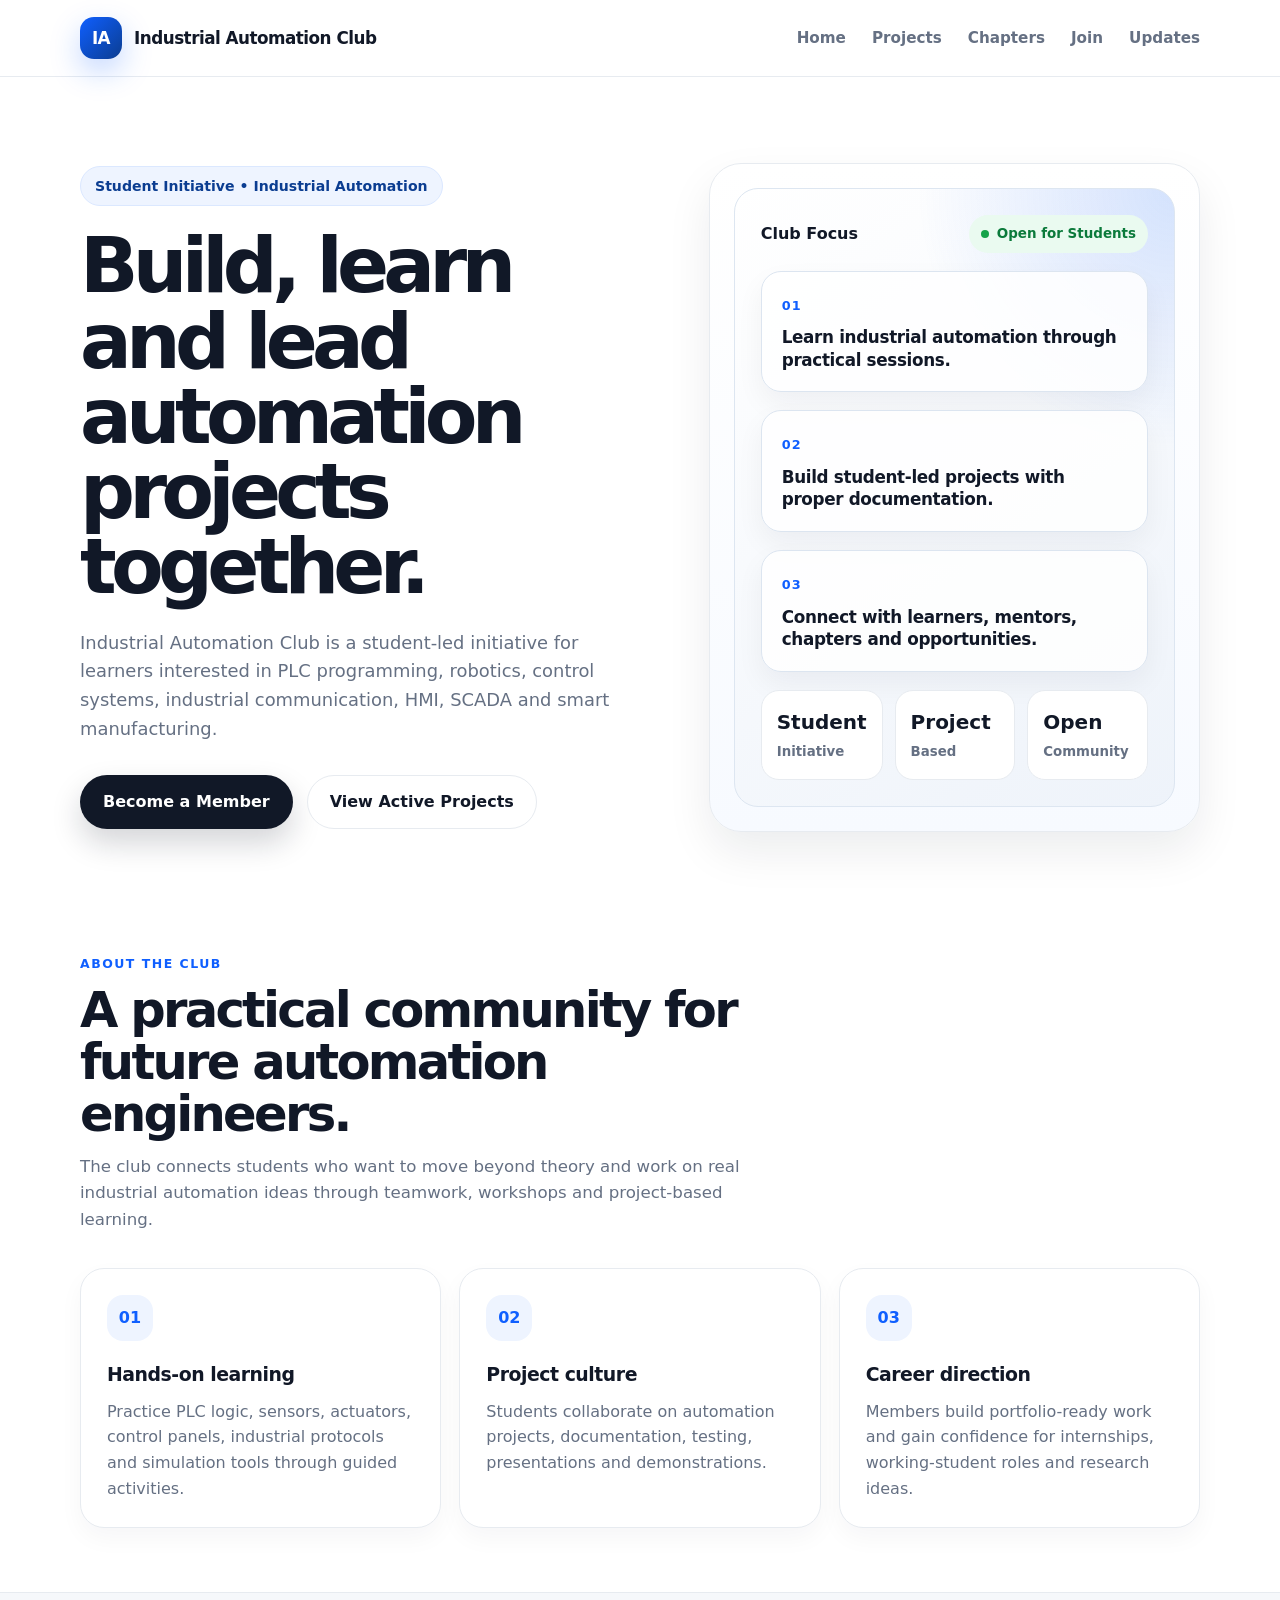
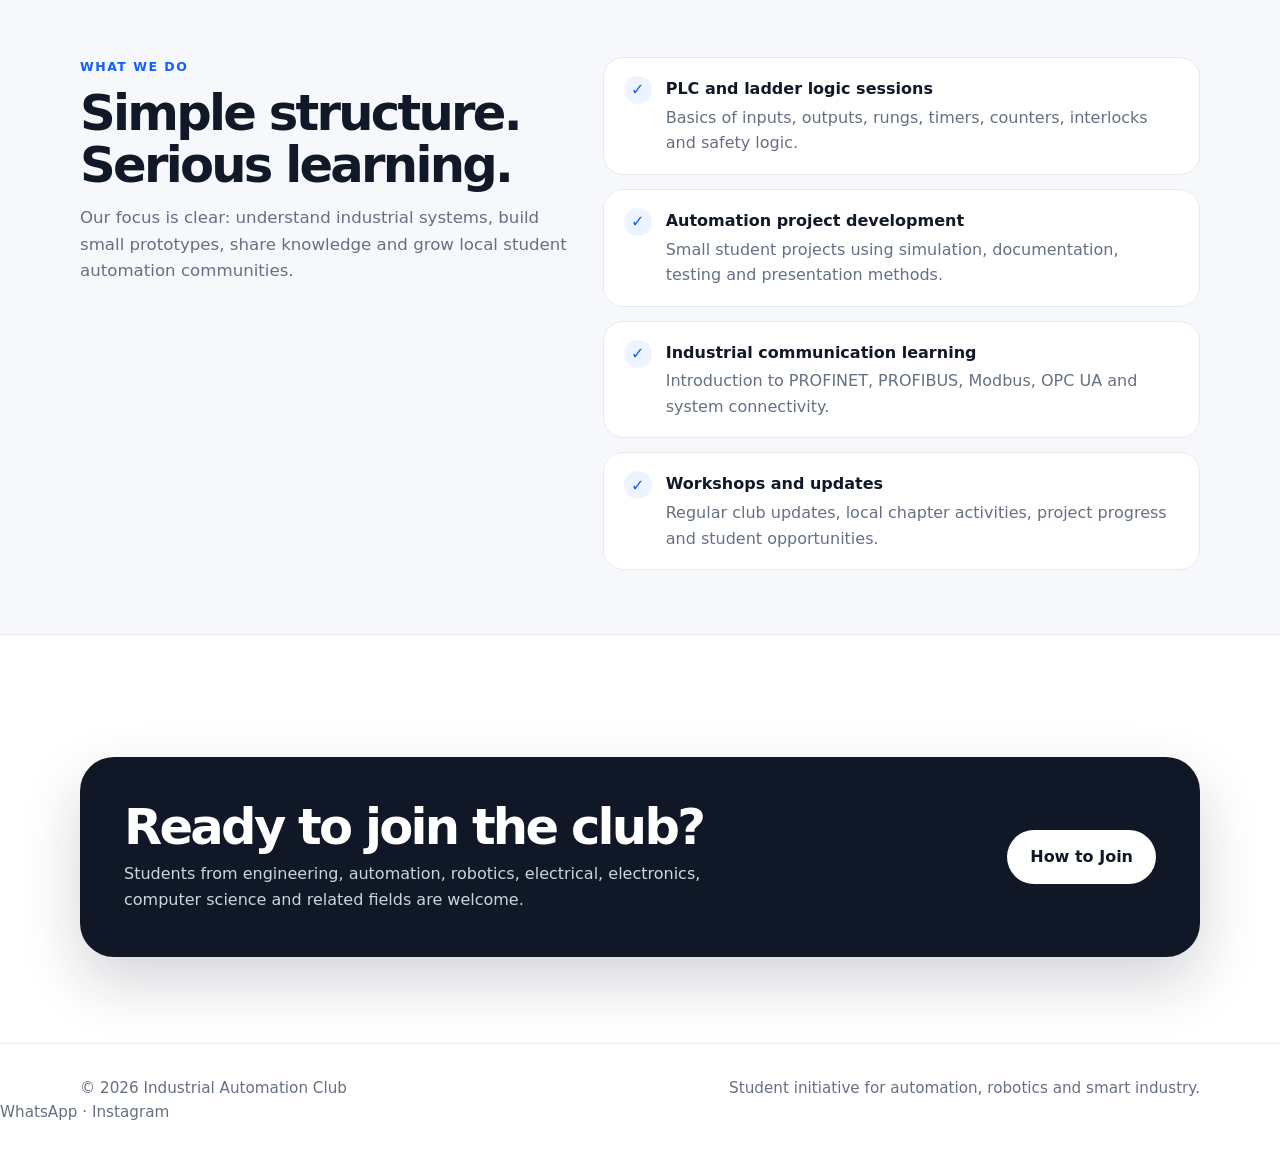
==== index.html @ 8f4c7556 "Add files via upload" ====
<!DOCTYPE html>
<html lang="en">
<head>
  <meta charset="UTF-8" />
  <meta name="viewport" content="width=device-width, initial-scale=1.0" />
  <title>Industrial Automation Club</title>
  <style>
    :root {
      --bg: #ffffff;
      --soft: #f6f8fb;
      --text: #111827;
      --muted: #657083;
      --line: #e7ebf0;
      --accent: #0f5fff;
      --accent-dark: #0b3d91;
      --card: #ffffff;
      --shadow: 0 20px 45px rgba(15, 23, 42, 0.08);
      --radius: 24px;
    }

    * { box-sizing: border-box; margin: 0; padding: 0; }

    body {
      font-family: Inter, ui-sans-serif, system-ui, -apple-system, BlinkMacSystemFont, "Segoe UI", sans-serif;
      color: var(--text);
      background: var(--bg);
      line-height: 1.6;
    }

    a { color: inherit; text-decoration: none; }

    .container {
      width: min(1120px, 92%);
      margin: auto;
    }

    header {
      position: sticky;
      top: 0;
      z-index: 20;
      background: rgba(255, 255, 255, 0.88);
      backdrop-filter: blur(18px);
      border-bottom: 1px solid var(--line);
    }

    .nav {
      height: 76px;
      display: flex;
      align-items: center;
      justify-content: space-between;
    }

    .brand {
      display: flex;
      align-items: center;
      gap: 12px;
      font-weight: 800;
      letter-spacing: -0.03em;
      font-size: 1.05rem;
    }

    .logo {
      width: 42px;
      height: 42px;
      border-radius: 14px;
      display: grid;
      place-items: center;
      color: white;
      background: linear-gradient(135deg, #0f5fff, #0b3d91);
      box-shadow: 0 12px 30px rgba(15, 95, 255, 0.25);
    }

    nav {
      display: flex;
      align-items: center;
      gap: 26px;
      color: var(--muted);
      font-size: 0.95rem;
      font-weight: 600;
    }

    nav a:hover { color: var(--accent); }

    .btn {
      display: inline-flex;
      align-items: center;
      justify-content: center;
      gap: 8px;
      border-radius: 999px;
      padding: 13px 22px;
      font-weight: 700;
      border: 1px solid transparent;
      transition: 0.25s ease;
    }

    .btn.primary {
      background: var(--text);
      color: white;
      box-shadow: 0 14px 30px rgba(17, 24, 39, 0.18);
    }

    .btn.primary:hover { transform: translateY(-2px); }

    .btn.light {
      border-color: var(--line);
      background: white;
      color: var(--text);
    }

    .btn.light:hover { border-color: #cbd5e1; transform: translateY(-2px); }

    .hero {
      padding: 86px 0 58px;
    }

    .hero-grid {
      display: grid;
      grid-template-columns: 1.08fr 0.92fr;
      gap: 52px;
      align-items: center;
    }

    .eyebrow {
      display: inline-flex;
      align-items: center;
      gap: 9px;
      color: var(--accent-dark);
      background: #eef4ff;
      border: 1px solid #dbe8ff;
      padding: 8px 14px;
      border-radius: 999px;
      font-size: 0.88rem;
      font-weight: 800;
      margin-bottom: 22px;
    }

    h1 {
      font-size: clamp(2.65rem, 6vw, 5.1rem);
      line-height: 0.98;
      letter-spacing: -0.075em;
      max-width: 760px;
      margin-bottom: 24px;
    }

    .lead {
      font-size: 1.12rem;
      color: var(--muted);
      max-width: 650px;
      margin-bottom: 32px;
    }

    .actions { display: flex; gap: 14px; flex-wrap: wrap; }

    .hero-panel {
      background: linear-gradient(180deg, #ffffff, #f7faff);
      border: 1px solid var(--line);
      border-radius: 32px;
      padding: 24px;
      box-shadow: var(--shadow);
    }

    .machine-card {
      min-height: 430px;
      border-radius: 24px;
      background:
        radial-gradient(circle at top right, rgba(15, 95, 255, 0.16), transparent 34%),
        linear-gradient(145deg, #ffffff, #eef3fa);
      border: 1px solid #dde6f1;
      padding: 26px;
      display: flex;
      flex-direction: column;
      justify-content: space-between;
      overflow: hidden;
      position: relative;
    }

    .status-row { display: flex; justify-content: space-between; align-items: center; }

    .status {
      display: inline-flex;
      align-items: center;
      gap: 8px;
      font-weight: 800;
      font-size: 0.84rem;
      color: #0b7a3b;
      background: #eafaf0;
      padding: 8px 12px;
      border-radius: 999px;
    }

    .dot { width: 8px; height: 8px; border-radius: 50%; background: #16a34a; }

    .diagram {
      margin: 42px 0;
      display: grid;
      gap: 18px;
    }

    .node {
      background: rgba(255,255,255,0.86);
      border: 1px solid #dce5f0;
      border-radius: 18px;
      padding: 16px 18px;
      display: flex;
      justify-content: space-between;
      align-items: center;
      font-weight: 800;
      box-shadow: 0 12px 28px rgba(15, 23, 42, 0.06);
    }

    .node span { color: var(--muted); font-size: 0.86rem; font-weight: 700; }

    .panel-bottom {
      display: grid;
      grid-template-columns: repeat(3, 1fr);
      gap: 12px;
    }
    .refined-card { gap: 18px; }

    .focus-block {
      background: rgba(255,255,255,0.86);
      border: 1px solid #dce5f0;
      border-radius: 20px;
      padding: 20px;
      box-shadow: 0 12px 28px rgba(15, 23, 42, 0.05);
    }

    .focus-block span {
      display: inline-flex;
      color: var(--accent);
      font-weight: 900;
      font-size: 0.8rem;
      margin-bottom: 10px;
      letter-spacing: 0.08em;
    }

    .focus-block h3 {
      font-size: 1.05rem;
      line-height: 1.35;
      letter-spacing: -0.02em;
    }


    .metric {
      background: white;
      border: 1px solid var(--line);
      border-radius: 18px;
      padding: 15px;
    }

    .metric strong { display: block; font-size: 1.25rem; }
    .metric small { color: var(--muted); font-weight: 700; }

    section { padding: 64px 0; }

    .section-head {
      max-width: 720px;
      margin-bottom: 34px;
    }

    .label {
      color: var(--accent);
      font-weight: 900;
      text-transform: uppercase;
      letter-spacing: 0.12em;
      font-size: 0.78rem;
      margin-bottom: 10px;
    }

    h2 {
      font-size: clamp(2rem, 4vw, 3.1rem);
      line-height: 1.05;
      letter-spacing: -0.055em;
      margin-bottom: 14px;
    }

    .section-head p { color: var(--muted); font-size: 1.04rem; }

    .cards {
      display: grid;
      grid-template-columns: repeat(3, 1fr);
      gap: 18px;
    }

    .card {
      background: var(--card);
      border: 1px solid var(--line);
      border-radius: var(--radius);
      padding: 26px;
      box-shadow: 0 10px 25px rgba(15, 23, 42, 0.04);
      transition: 0.25s ease;
    }

    .card:hover { transform: translateY(-4px); box-shadow: var(--shadow); }

    .icon {
      width: 46px;
      height: 46px;
      border-radius: 16px;
      display: grid;
      place-items: center;
      background: #eef4ff;
      color: var(--accent);
      font-weight: 900;
      margin-bottom: 18px;
    }

    .card h3 {
      font-size: 1.18rem;
      margin-bottom: 10px;
      letter-spacing: -0.025em;
    }

    .card p { color: var(--muted); }

    .split {
      background: var(--soft);
      border-top: 1px solid var(--line);
      border-bottom: 1px solid var(--line);
    }

    .feature-grid {
      display: grid;
      grid-template-columns: 0.9fr 1.1fr;
      gap: 34px;
      align-items: start;
    }

    .list {
      display: grid;
      gap: 14px;
    }

    .list-item {
      background: white;
      border: 1px solid var(--line);
      border-radius: 20px;
      padding: 18px 20px;
      display: flex;
      gap: 14px;
    }

    .check {
      flex: 0 0 28px;
      width: 28px;
      height: 28px;
      border-radius: 50%;
      background: #eef4ff;
      color: var(--accent);
      display: grid;
      place-items: center;
      font-weight: 900;
    }

    .list-item strong { display: block; margin-bottom: 3px; }
    .list-item span { color: var(--muted); }

    .chapters {
      display: grid;
      grid-template-columns: repeat(4, 1fr);
      gap: 15px;
    }

    .chapter {
      border: 1px solid var(--line);
      border-radius: 22px;
      padding: 22px;
      background: white;
    }

    .chapter small { color: var(--muted); font-weight: 700; }
    .chapter h3 { margin-top: 8px; font-size: 1.24rem; }

    .cta {
      margin: 58px 0 22px;
      background: #101827;
      color: white;
      border-radius: 34px;
      padding: 44px;
      display: flex;
      align-items: center;
      justify-content: space-between;
      gap: 24px;
      box-shadow: 0 25px 60px rgba(15, 23, 42, 0.18);
    }

    .cta h2 { margin-bottom: 8px; }
    .cta p { color: #cbd5e1; max-width: 650px; }
    .cta .btn { background: white; color: #101827; }

    footer {
      border-top: 1px solid var(--line);
      padding: 32px 0;
      color: var(--muted);
      font-size: 0.95rem;
    }

    .footer-row { display: flex; justify-content: space-between; gap: 20px; flex-wrap: wrap; }

    @media (max-width: 900px) {
      nav { display: none; }
      .hero-grid, .feature-grid { grid-template-columns: 1fr; }
      .cards { grid-template-columns: 1fr; }
      .chapters { grid-template-columns: repeat(2, 1fr); }
      .cta { flex-direction: column; align-items: flex-start; }
    }

    @media (max-width: 560px) {
      .hero { padding-top: 56px; }
      .panel-bottom, .chapters { grid-template-columns: 1fr; }
      .cta { padding: 30px; }
    }
  </style>
</head>
<body>
  <header>
    <div class="container nav">
      <a href="index.html" class="brand">
        <div class="logo">IA</div>
        <span>Industrial Automation Club</span>
      </a>
      <nav>
        <a href="index.html">Home</a>
        <a href="projects.html">Projects</a>
        <a href="chapters.html">Chapters</a>
        <a href="join.html">Join</a>
        <a href="updates.html">Updates</a>
      </nav>
    </div>
  </header>

  <main>
    <section class="hero">
      <div class="container hero-grid">
        <div>
          <div class="eyebrow">Student Initiative • Industrial Automation</div>
          <h1>Build, learn and lead automation projects together.</h1>
          <p class="lead">
            Industrial Automation Club is a student-led initiative for learners interested in PLC programming, robotics, control systems, industrial communication, HMI, SCADA and smart manufacturing.
          </p>
          <div class="actions">
            <a class="btn primary" href="join.html">Become a Member</a>
            <a class="btn light" href="projects.html">View Active Projects</a>
          </div>
        </div>

        <div class="hero-panel">
          <div class="machine-card refined-card">
            <div class="status-row">
              <strong>Club Focus</strong>
              <div class="status"><span class="dot"></span> Open for Students</div>
            </div>

            <div class="focus-block">
              <span>01</span>
              <h3>Learn industrial automation through practical sessions.</h3>
            </div>
            <div class="focus-block">
              <span>02</span>
              <h3>Build student-led projects with proper documentation.</h3>
            </div>
            <div class="focus-block">
              <span>03</span>
              <h3>Connect with learners, mentors, chapters and opportunities.</h3>
            </div>

            <div class="panel-bottom">
              <div class="metric"><strong>Student</strong><small>Initiative</small></div>
              <div class="metric"><strong>Project</strong><small>Based</small></div>
              <div class="metric"><strong>Open</strong><small>Community</small></div>
            </div>
          </div>
        </div>
      </div>
    </section>

    <section>
      <div class="container">
        <div class="section-head">
          <div class="label">About the club</div>
          <h2>A practical community for future automation engineers.</h2>
          <p>
            The club connects students who want to move beyond theory and work on real industrial automation ideas through teamwork, workshops and project-based learning.
          </p>
        </div>

        <div class="cards">
          <div class="card">
            <div class="icon">01</div>
            <h3>Hands-on learning</h3>
            <p>Practice PLC logic, sensors, actuators, control panels, industrial protocols and simulation tools through guided activities.</p>
          </div>
          <div class="card">
            <div class="icon">02</div>
            <h3>Project culture</h3>
            <p>Students collaborate on automation projects, documentation, testing, presentations and demonstrations.</p>
          </div>
          <div class="card">
            <div class="icon">03</div>
            <h3>Career direction</h3>
            <p>Members build portfolio-ready work and gain confidence for internships, working-student roles and research ideas.</p>
          </div>
        </div>
      </div>
    </section>

    <section class="split">
      <div class="container feature-grid">
        <div class="section-head">
          <div class="label">What we do</div>
          <h2>Simple structure. Serious learning.</h2>
          <p>
            Our focus is clear: understand industrial systems, build small prototypes, share knowledge and grow local student automation communities.
          </p>
        </div>
        <div class="list">
          <div class="list-item">
            <div class="check">✓</div>
            <div><strong>PLC and ladder logic sessions</strong><span>Basics of inputs, outputs, rungs, timers, counters, interlocks and safety logic.</span></div>
          </div>
          <div class="list-item">
            <div class="check">✓</div>
            <div><strong>Automation project development</strong><span>Small student projects using simulation, documentation, testing and presentation methods.</span></div>
          </div>
          <div class="list-item">
            <div class="check">✓</div>
            <div><strong>Industrial communication learning</strong><span>Introduction to PROFINET, PROFIBUS, Modbus, OPC UA and system connectivity.</span></div>
          </div>
          <div class="list-item">
            <div class="check">✓</div>
            <div><strong>Workshops and updates</strong><span>Regular club updates, local chapter activities, project progress and student opportunities.</span></div>
          </div>
        </div>
      </div>
    </section>

    <section>
      <div class="container">
        <div class="cta">
          <div>
            <h2>Ready to join the club?</h2>
            <p>Students from engineering, automation, robotics, electrical, electronics, computer science and related fields are welcome.</p>
          </div>
          <a class="btn" href="join.html">How to Join</a>
        </div>
      </div>
    </section>
  </main>

  <footer>
    <div class="container footer-row">
      <span>© 2026 Industrial Automation Club</span>
      <span>Student initiative for automation, robotics and smart industry.</span>
    </div>
  
      <span>
        <a href="https://chat.whatsapp.com/KbpsaiEF7djKTECVvrwH0Y" target="_blank" rel="noopener">WhatsApp</a> ·
        <a href="https://www.instagram.com/automation_club_fun?igsh=MTZkNndkcmRtZnM0Mg==" target="_blank" rel="noopener">Instagram</a>
      </span>
  </footer>
</body>
</html>
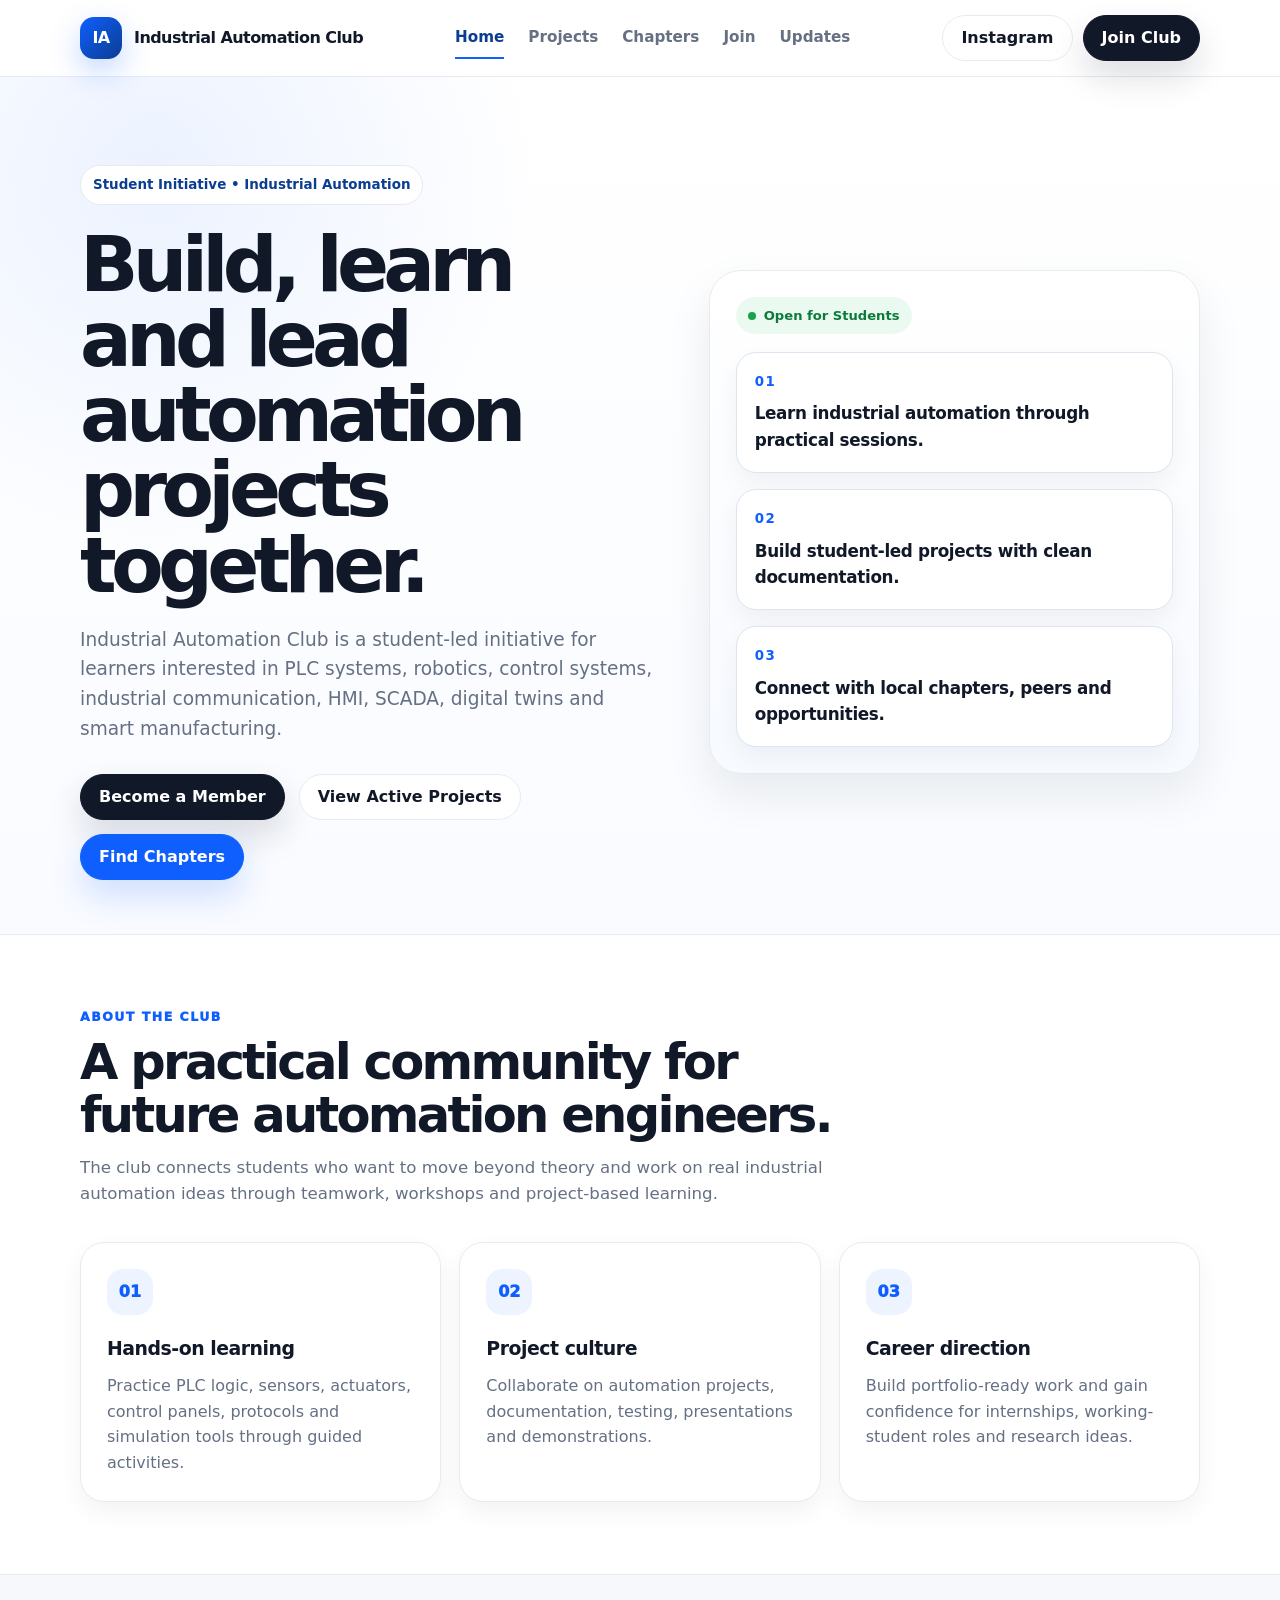
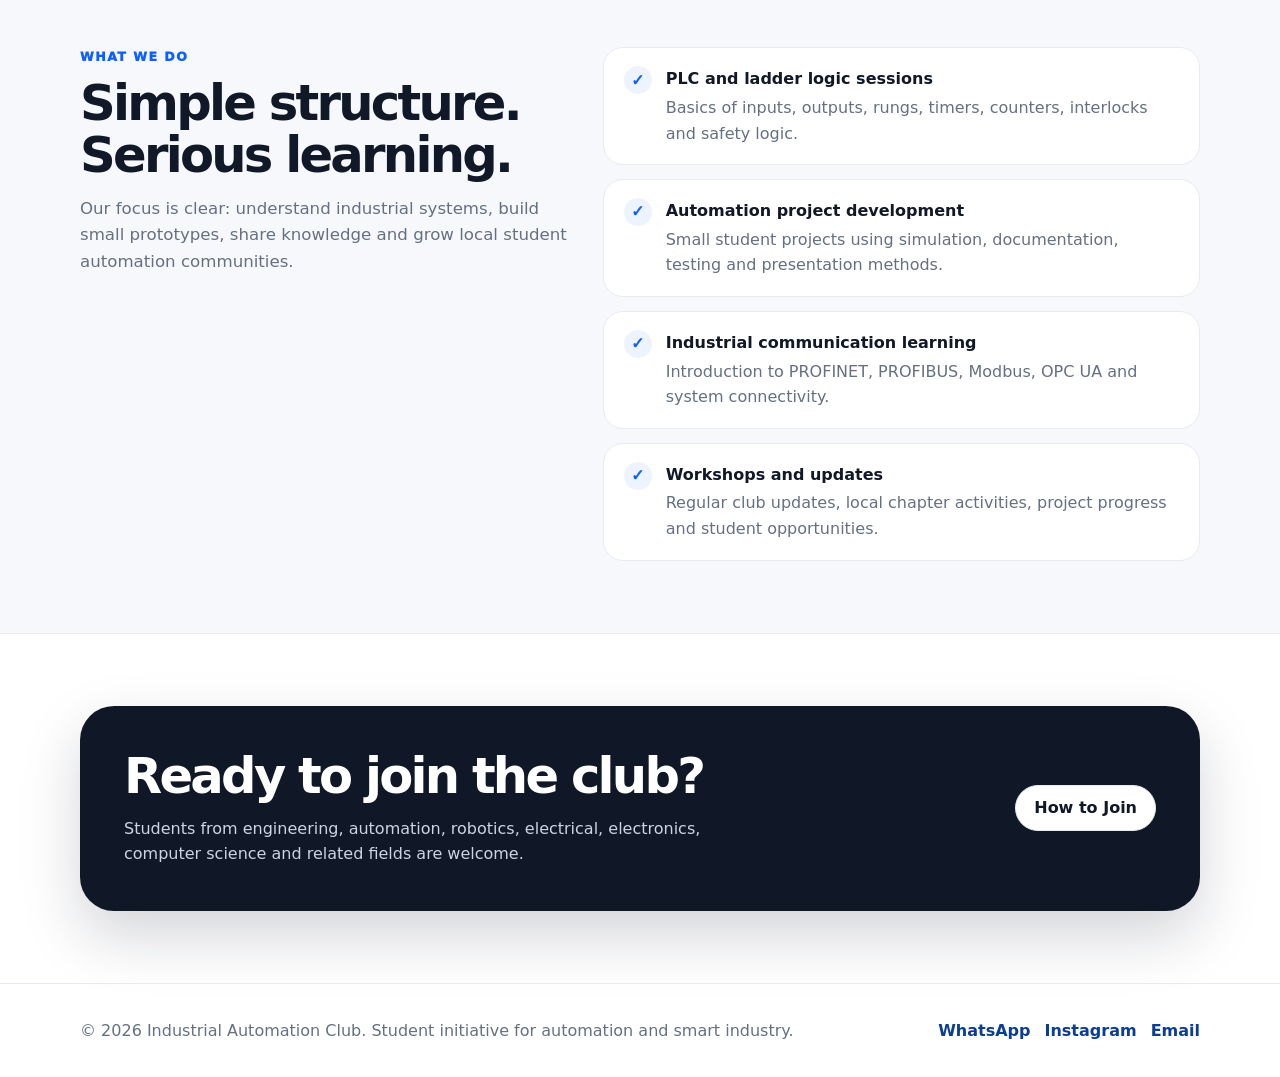
==== commit f9369539: "Add files via upload" ====
--- a/index.html
+++ b/index.html
@@ -1,562 +1,111 @@
 <!DOCTYPE html>
 <html lang="en">
 <head>
-  <meta charset="UTF-8" />
-  <meta name="viewport" content="width=device-width, initial-scale=1.0" />
-  <title>Industrial Automation Club</title>
-  <style>
-    :root {
-      --bg: #ffffff;
-      --soft: #f6f8fb;
-      --text: #111827;
-      --muted: #657083;
-      --line: #e7ebf0;
-      --accent: #0f5fff;
-      --accent-dark: #0b3d91;
-      --card: #ffffff;
-      --shadow: 0 20px 45px rgba(15, 23, 42, 0.08);
-      --radius: 24px;
-    }
+<meta charset="UTF-8">
+<meta name="viewport" content="width=device-width, initial-scale=1.0">
+<title>Industrial Automation Club</title>
+<link rel="stylesheet" href="style.css">
+</head>
+<body>
 
-    * { box-sizing: border-box; margin: 0; padding: 0; }
-
-    body {
-      font-family: Inter, ui-sans-serif, system-ui, -apple-system, BlinkMacSystemFont, "Segoe UI", sans-serif;
-      color: var(--text);
-      background: var(--bg);
-      line-height: 1.6;
-    }
-
-    a { color: inherit; text-decoration: none; }
-
-    .container {
-      width: min(1120px, 92%);
-      margin: auto;
-    }
-
-    header {
-      position: sticky;
-      top: 0;
-      z-index: 20;
-      background: rgba(255, 255, 255, 0.88);
-      backdrop-filter: blur(18px);
-      border-bottom: 1px solid var(--line);
-    }
-
-    .nav {
-      height: 76px;
-      display: flex;
-      align-items: center;
-      justify-content: space-between;
-    }
-
-    .brand {
-      display: flex;
-      align-items: center;
-      gap: 12px;
-      font-weight: 800;
-      letter-spacing: -0.03em;
-      font-size: 1.05rem;
-    }
-
-    .logo {
-      width: 42px;
-      height: 42px;
-      border-radius: 14px;
-      display: grid;
-      place-items: center;
-      color: white;
-      background: linear-gradient(135deg, #0f5fff, #0b3d91);
-      box-shadow: 0 12px 30px rgba(15, 95, 255, 0.25);
-    }
-
-    nav {
-      display: flex;
-      align-items: center;
-      gap: 26px;
-      color: var(--muted);
-      font-size: 0.95rem;
-      font-weight: 600;
-    }
-
-    nav a:hover { color: var(--accent); }
-
-    .btn {
-      display: inline-flex;
-      align-items: center;
-      justify-content: center;
-      gap: 8px;
-      border-radius: 999px;
-      padding: 13px 22px;
-      font-weight: 700;
-      border: 1px solid transparent;
-      transition: 0.25s ease;
-    }
-
-    .btn.primary {
-      background: var(--text);
-      color: white;
-      box-shadow: 0 14px 30px rgba(17, 24, 39, 0.18);
-    }
-
-    .btn.primary:hover { transform: translateY(-2px); }
-
-    .btn.light {
-      border-color: var(--line);
-      background: white;
-      color: var(--text);
-    }
-
-    .btn.light:hover { border-color: #cbd5e1; transform: translateY(-2px); }
-
-    .hero {
-      padding: 86px 0 58px;
-    }
-
-    .hero-grid {
-      display: grid;
-      grid-template-columns: 1.08fr 0.92fr;
-      gap: 52px;
-      align-items: center;
-    }
-
-    .eyebrow {
-      display: inline-flex;
-      align-items: center;
-      gap: 9px;
-      color: var(--accent-dark);
-      background: #eef4ff;
-      border: 1px solid #dbe8ff;
-      padding: 8px 14px;
-      border-radius: 999px;
-      font-size: 0.88rem;
-      font-weight: 800;
-      margin-bottom: 22px;
-    }
-
-    h1 {
-      font-size: clamp(2.65rem, 6vw, 5.1rem);
-      line-height: 0.98;
-      letter-spacing: -0.075em;
-      max-width: 760px;
-      margin-bottom: 24px;
-    }
-
-    .lead {
-      font-size: 1.12rem;
-      color: var(--muted);
-      max-width: 650px;
-      margin-bottom: 32px;
-    }
-
-    .actions { display: flex; gap: 14px; flex-wrap: wrap; }
-
-    .hero-panel {
-      background: linear-gradient(180deg, #ffffff, #f7faff);
-      border: 1px solid var(--line);
-      border-radius: 32px;
-      padding: 24px;
-      box-shadow: var(--shadow);
-    }
-
-    .machine-card {
-      min-height: 430px;
-      border-radius: 24px;
-      background:
-        radial-gradient(circle at top right, rgba(15, 95, 255, 0.16), transparent 34%),
-        linear-gradient(145deg, #ffffff, #eef3fa);
-      border: 1px solid #dde6f1;
-      padding: 26px;
-      display: flex;
-      flex-direction: column;
-      justify-content: space-between;
-      overflow: hidden;
-      position: relative;
-    }
-
-    .status-row { display: flex; justify-content: space-between; align-items: center; }
-
-    .status {
-      display: inline-flex;
-      align-items: center;
-      gap: 8px;
-      font-weight: 800;
-      font-size: 0.84rem;
-      color: #0b7a3b;
-      background: #eafaf0;
-      padding: 8px 12px;
-      border-radius: 999px;
-    }
-
-    .dot { width: 8px; height: 8px; border-radius: 50%; background: #16a34a; }
-
-    .diagram {
-      margin: 42px 0;
-      display: grid;
-      gap: 18px;
-    }
-
-    .node {
-      background: rgba(255,255,255,0.86);
-      border: 1px solid #dce5f0;
-      border-radius: 18px;
-      padding: 16px 18px;
-      display: flex;
-      justify-content: space-between;
-      align-items: center;
-      font-weight: 800;
-      box-shadow: 0 12px 28px rgba(15, 23, 42, 0.06);
-    }
-
-    .node span { color: var(--muted); font-size: 0.86rem; font-weight: 700; }
-
-    .panel-bottom {
-      display: grid;
-      grid-template-columns: repeat(3, 1fr);
-      gap: 12px;
-    }
-    .refined-card { gap: 18px; }
-
-    .focus-block {
-      background: rgba(255,255,255,0.86);
-      border: 1px solid #dce5f0;
-      border-radius: 20px;
-      padding: 20px;
-      box-shadow: 0 12px 28px rgba(15, 23, 42, 0.05);
-    }
-
-    .focus-block span {
-      display: inline-flex;
-      color: var(--accent);
-      font-weight: 900;
-      font-size: 0.8rem;
-      margin-bottom: 10px;
-      letter-spacing: 0.08em;
-    }
-
-    .focus-block h3 {
-      font-size: 1.05rem;
-      line-height: 1.35;
-      letter-spacing: -0.02em;
-    }
+<header class="site-header">
+  <div class="container nav">
+    <a class="brand" href="index.html">
+      <span class="logo">IA</span>
+      <span>Industrial Automation Club</span>
+    </a>
+    <nav class="menu" aria-label="Main navigation">
+      <a class="active" href="index.html">Home</a>
+      <a class="" href="projects.html">Projects</a>
+      <a class="" href="chapters.html">Chapters</a>
+      <a class="" href="join.html">Join</a>
+      <a class="" href="updates.html">Updates</a>
+    </nav>
+    <div class="nav-actions">
+      <a class="btn" href="https://www.instagram.com/automation_club_fun?igsh=MTZkNndkcmRtZnM0Mg==" target="_blank" rel="noopener">Instagram</a>
+      <a class="btn primary" href="join.html">Join Club</a>
+    </div>
+  </div>
+</header>
 
 
-    .metric {
-      background: white;
-      border: 1px solid var(--line);
-      border-radius: 18px;
-      padding: 15px;
-    }
+<main>
+<section class="hero">
+  <div class="container hero-grid">
+    <div>
+      <span class="eyebrow">Student Initiative • Industrial Automation</span>
+      <h1>Build, learn and lead automation projects together.</h1>
+      <p class="lead">Industrial Automation Club is a student-led initiative for learners interested in PLC systems, robotics, control systems, industrial communication, HMI, SCADA, digital twins and smart manufacturing.</p>
+      <div class="hero-actions">
+        <a class="btn primary" href="join.html">Become a Member</a>
+        <a class="btn" href="projects.html">View Active Projects</a>
+        <a class="btn blue" href="chapters.html">Find Chapters</a>
+      </div>
+      <p class="mobile-note">Use the navigation links above to move between all pages.</p>
+    </div>
+    <div class="hero-card">
+      <div class="status"><span class="dot"></span> Open for Students</div>
+      <div class="focus-list">
+        <div class="focus-item"><small>01</small><strong>Learn industrial automation through practical sessions.</strong></div>
+        <div class="focus-item"><small>02</small><strong>Build student-led projects with clean documentation.</strong></div>
+        <div class="focus-item"><small>03</small><strong>Connect with local chapters, peers and opportunities.</strong></div>
+      </div>
+    </div>
+  </div>
+</section>
 
-    .metric strong { display: block; font-size: 1.25rem; }
-    .metric small { color: var(--muted); font-weight: 700; }
+<section>
+  <div class="container">
+    <div class="section-head">
+      <div class="label">About the club</div>
+      <h2>A practical community for future automation engineers.</h2>
+      <p>The club connects students who want to move beyond theory and work on real industrial automation ideas through teamwork, workshops and project-based learning.</p>
+    </div>
+    <div class="cards">
+      <div class="card"><div class="icon">01</div><h3>Hands-on learning</h3><p>Practice PLC logic, sensors, actuators, control panels, protocols and simulation tools through guided activities.</p></div>
+      <div class="card"><div class="icon">02</div><h3>Project culture</h3><p>Collaborate on automation projects, documentation, testing, presentations and demonstrations.</p></div>
+      <div class="card"><div class="icon">03</div><h3>Career direction</h3><p>Build portfolio-ready work and gain confidence for internships, working-student roles and research ideas.</p></div>
+    </div>
+  </div>
+</section>
 
-    section { padding: 64px 0; }
+<section class="soft-section">
+  <div class="container split">
+    <div class="section-head">
+      <div class="label">What we do</div>
+      <h2>Simple structure. Serious learning.</h2>
+      <p>Our focus is clear: understand industrial systems, build small prototypes, share knowledge and grow local student automation communities.</p>
+    </div>
+    <div class="list">
+      <div class="list-item"><div class="check">✓</div><div><strong>PLC and ladder logic sessions</strong><span>Basics of inputs, outputs, rungs, timers, counters, interlocks and safety logic.</span></div></div>
+      <div class="list-item"><div class="check">✓</div><div><strong>Automation project development</strong><span>Small student projects using simulation, documentation, testing and presentation methods.</span></div></div>
+      <div class="list-item"><div class="check">✓</div><div><strong>Industrial communication learning</strong><span>Introduction to PROFINET, PROFIBUS, Modbus, OPC UA and system connectivity.</span></div></div>
+      <div class="list-item"><div class="check">✓</div><div><strong>Workshops and updates</strong><span>Regular club updates, local chapter activities, project progress and student opportunities.</span></div></div>
+    </div>
+  </div>
+</section>
 
-    .section-head {
-      max-width: 720px;
-      margin-bottom: 34px;
-    }
+<section>
+  <div class="container">
+    <div class="cta">
+      <div><h2>Ready to join the club?</h2><p>Students from engineering, automation, robotics, electrical, electronics, computer science and related fields are welcome.</p></div>
+      <a class="btn" href="join.html">How to Join</a>
+    </div>
+  </div>
+</section>
+</main>
 
-    .label {
-      color: var(--accent);
-      font-weight: 900;
-      text-transform: uppercase;
-      letter-spacing: 0.12em;
-      font-size: 0.78rem;
-      margin-bottom: 10px;
-    }
 
-    h2 {
-      font-size: clamp(2rem, 4vw, 3.1rem);
-      line-height: 1.05;
-      letter-spacing: -0.055em;
-      margin-bottom: 14px;
-    }
+<footer class="footer">
+  <div class="container footer-row">
+    <span>© 2026 Industrial Automation Club. Student initiative for automation and smart industry.</span>
+    <span class="socials">
+      <a href="https://chat.whatsapp.com/KbpsaiEF7djKTECVvrwH0Y" target="_blank" rel="noopener">WhatsApp</a>
+      <a href="https://www.instagram.com/automation_club_fun?igsh=MTZkNndkcmRtZnM0Mg==" target="_blank" rel="noopener">Instagram</a>
+      <a href="mailto:bhushanbhole1998@gmail.com">Email</a>
+    </span>
+  </div>
+</footer>
 
-    .section-head p { color: var(--muted); font-size: 1.04rem; }
-
-    .cards {
-      display: grid;
-      grid-template-columns: repeat(3, 1fr);
-      gap: 18px;
-    }
-
-    .card {
-      background: var(--card);
-      border: 1px solid var(--line);
-      border-radius: var(--radius);
-      padding: 26px;
-      box-shadow: 0 10px 25px rgba(15, 23, 42, 0.04);
-      transition: 0.25s ease;
-    }
-
-    .card:hover { transform: translateY(-4px); box-shadow: var(--shadow); }
-
-    .icon {
-      width: 46px;
-      height: 46px;
-      border-radius: 16px;
-      display: grid;
-      place-items: center;
-      background: #eef4ff;
-      color: var(--accent);
-      font-weight: 900;
-      margin-bottom: 18px;
-    }
-
-    .card h3 {
-      font-size: 1.18rem;
-      margin-bottom: 10px;
-      letter-spacing: -0.025em;
-    }
-
-    .card p { color: var(--muted); }
-
-    .split {
-      background: var(--soft);
-      border-top: 1px solid var(--line);
-      border-bottom: 1px solid var(--line);
-    }
-
-    .feature-grid {
-      display: grid;
-      grid-template-columns: 0.9fr 1.1fr;
-      gap: 34px;
-      align-items: start;
-    }
-
-    .list {
-      display: grid;
-      gap: 14px;
-    }
-
-    .list-item {
-      background: white;
-      border: 1px solid var(--line);
-      border-radius: 20px;
-      padding: 18px 20px;
-      display: flex;
-      gap: 14px;
-    }
-
-    .check {
-      flex: 0 0 28px;
-      width: 28px;
-      height: 28px;
-      border-radius: 50%;
-      background: #eef4ff;
-      color: var(--accent);
-      display: grid;
-      place-items: center;
-      font-weight: 900;
-    }
-
-    .list-item strong { display: block; margin-bottom: 3px; }
-    .list-item span { color: var(--muted); }
-
-    .chapters {
-      display: grid;
-      grid-template-columns: repeat(4, 1fr);
-      gap: 15px;
-    }
-
-    .chapter {
-      border: 1px solid var(--line);
-      border-radius: 22px;
-      padding: 22px;
-      background: white;
-    }
-
-    .chapter small { color: var(--muted); font-weight: 700; }
-    .chapter h3 { margin-top: 8px; font-size: 1.24rem; }
-
-    .cta {
-      margin: 58px 0 22px;
-      background: #101827;
-      color: white;
-      border-radius: 34px;
-      padding: 44px;
-      display: flex;
-      align-items: center;
-      justify-content: space-between;
-      gap: 24px;
-      box-shadow: 0 25px 60px rgba(15, 23, 42, 0.18);
-    }
-
-    .cta h2 { margin-bottom: 8px; }
-    .cta p { color: #cbd5e1; max-width: 650px; }
-    .cta .btn { background: white; color: #101827; }
-
-    footer {
-      border-top: 1px solid var(--line);
-      padding: 32px 0;
-      color: var(--muted);
-      font-size: 0.95rem;
-    }
-
-    .footer-row { display: flex; justify-content: space-between; gap: 20px; flex-wrap: wrap; }
-
-    @media (max-width: 900px) {
-      nav { display: none; }
-      .hero-grid, .feature-grid { grid-template-columns: 1fr; }
-      .cards { grid-template-columns: 1fr; }
-      .chapters { grid-template-columns: repeat(2, 1fr); }
-      .cta { flex-direction: column; align-items: flex-start; }
-    }
-
-    @media (max-width: 560px) {
-      .hero { padding-top: 56px; }
-      .panel-bottom, .chapters { grid-template-columns: 1fr; }
-      .cta { padding: 30px; }
-    }
-  </style>
-</head>
-<body>
-  <header>
-    <div class="container nav">
-      <a href="index.html" class="brand">
-        <div class="logo">IA</div>
-        <span>Industrial Automation Club</span>
-      </a>
-      <nav>
-        <a href="index.html">Home</a>
-        <a href="projects.html">Projects</a>
-        <a href="chapters.html">Chapters</a>
-        <a href="join.html">Join</a>
-        <a href="updates.html">Updates</a>
-      </nav>
-    </div>
-  </header>
-
-  <main>
-    <section class="hero">
-      <div class="container hero-grid">
-        <div>
-          <div class="eyebrow">Student Initiative • Industrial Automation</div>
-          <h1>Build, learn and lead automation projects together.</h1>
-          <p class="lead">
-            Industrial Automation Club is a student-led initiative for learners interested in PLC programming, robotics, control systems, industrial communication, HMI, SCADA and smart manufacturing.
-          </p>
-          <div class="actions">
-            <a class="btn primary" href="join.html">Become a Member</a>
-            <a class="btn light" href="projects.html">View Active Projects</a>
-          </div>
-        </div>
-
-        <div class="hero-panel">
-          <div class="machine-card refined-card">
-            <div class="status-row">
-              <strong>Club Focus</strong>
-              <div class="status"><span class="dot"></span> Open for Students</div>
-            </div>
-
-            <div class="focus-block">
-              <span>01</span>
-              <h3>Learn industrial automation through practical sessions.</h3>
-            </div>
-            <div class="focus-block">
-              <span>02</span>
-              <h3>Build student-led projects with proper documentation.</h3>
-            </div>
-            <div class="focus-block">
-              <span>03</span>
-              <h3>Connect with learners, mentors, chapters and opportunities.</h3>
-            </div>
-
-            <div class="panel-bottom">
-              <div class="metric"><strong>Student</strong><small>Initiative</small></div>
-              <div class="metric"><strong>Project</strong><small>Based</small></div>
-              <div class="metric"><strong>Open</strong><small>Community</small></div>
-            </div>
-          </div>
-        </div>
-      </div>
-    </section>
-
-    <section>
-      <div class="container">
-        <div class="section-head">
-          <div class="label">About the club</div>
-          <h2>A practical community for future automation engineers.</h2>
-          <p>
-            The club connects students who want to move beyond theory and work on real industrial automation ideas through teamwork, workshops and project-based learning.
-          </p>
-        </div>
-
-        <div class="cards">
-          <div class="card">
-            <div class="icon">01</div>
-            <h3>Hands-on learning</h3>
-            <p>Practice PLC logic, sensors, actuators, control panels, industrial protocols and simulation tools through guided activities.</p>
-          </div>
-          <div class="card">
-            <div class="icon">02</div>
-            <h3>Project culture</h3>
-            <p>Students collaborate on automation projects, documentation, testing, presentations and demonstrations.</p>
-          </div>
-          <div class="card">
-            <div class="icon">03</div>
-            <h3>Career direction</h3>
-            <p>Members build portfolio-ready work and gain confidence for internships, working-student roles and research ideas.</p>
-          </div>
-        </div>
-      </div>
-    </section>
-
-    <section class="split">
-      <div class="container feature-grid">
-        <div class="section-head">
-          <div class="label">What we do</div>
-          <h2>Simple structure. Serious learning.</h2>
-          <p>
-            Our focus is clear: understand industrial systems, build small prototypes, share knowledge and grow local student automation communities.
-          </p>
-        </div>
-        <div class="list">
-          <div class="list-item">
-            <div class="check">✓</div>
-            <div><strong>PLC and ladder logic sessions</strong><span>Basics of inputs, outputs, rungs, timers, counters, interlocks and safety logic.</span></div>
-          </div>
-          <div class="list-item">
-            <div class="check">✓</div>
-            <div><strong>Automation project development</strong><span>Small student projects using simulation, documentation, testing and presentation methods.</span></div>
-          </div>
-          <div class="list-item">
-            <div class="check">✓</div>
-            <div><strong>Industrial communication learning</strong><span>Introduction to PROFINET, PROFIBUS, Modbus, OPC UA and system connectivity.</span></div>
-          </div>
-          <div class="list-item">
-            <div class="check">✓</div>
-            <div><strong>Workshops and updates</strong><span>Regular club updates, local chapter activities, project progress and student opportunities.</span></div>
-          </div>
-        </div>
-      </div>
-    </section>
-
-    <section>
-      <div class="container">
-        <div class="cta">
-          <div>
-            <h2>Ready to join the club?</h2>
-            <p>Students from engineering, automation, robotics, electrical, electronics, computer science and related fields are welcome.</p>
-          </div>
-          <a class="btn" href="join.html">How to Join</a>
-        </div>
-      </div>
-    </section>
-  </main>
-
-  <footer>
-    <div class="container footer-row">
-      <span>© 2026 Industrial Automation Club</span>
-      <span>Student initiative for automation, robotics and smart industry.</span>
-    </div>
-  
-      <span>
-        <a href="https://chat.whatsapp.com/KbpsaiEF7djKTECVvrwH0Y" target="_blank" rel="noopener">WhatsApp</a> ·
-        <a href="https://www.instagram.com/automation_club_fun?igsh=MTZkNndkcmRtZnM0Mg==" target="_blank" rel="noopener">Instagram</a>
-      </span>
-  </footer>
 </body>
-</html>
+</html>
--- a/style.css
+++ b/style.css
@@ -0,0 +1,218 @@
+
+:root {
+  --bg:#ffffff;
+  --soft:#f6f8fb;
+  --soft-2:#eef4ff;
+  --text:#111827;
+  --muted:#657083;
+  --line:#e7ebf0;
+  --accent:#0f5fff;
+  --accent-dark:#0b3d91;
+  --green:#16a34a;
+  --shadow:0 20px 45px rgba(15,23,42,.08);
+  --shadow-soft:0 10px 25px rgba(15,23,42,.05);
+  --radius:24px;
+}
+*{box-sizing:border-box;margin:0;padding:0}
+html{scroll-behavior:smooth}
+body{
+  font-family:Inter,ui-sans-serif,system-ui,-apple-system,BlinkMacSystemFont,"Segoe UI",sans-serif;
+  color:var(--text);
+  background:var(--bg);
+  line-height:1.6;
+}
+a{color:inherit;text-decoration:none}
+.container{width:min(1120px,92%);margin:auto}
+.site-header{
+  position:sticky;top:0;z-index:30;
+  background:rgba(255,255,255,.92);
+  backdrop-filter:blur(18px);
+  border-bottom:1px solid var(--line);
+}
+.nav{
+  min-height:76px;
+  display:flex;
+  align-items:center;
+  justify-content:space-between;
+  gap:20px;
+}
+.brand{
+  display:flex;
+  align-items:center;
+  gap:12px;
+  font-weight:850;
+  letter-spacing:-.035em;
+}
+.logo{
+  width:42px;height:42px;border-radius:14px;
+  display:grid;place-items:center;
+  color:white;
+  background:linear-gradient(135deg,#0f5fff,#0b3d91);
+  box-shadow:0 12px 30px rgba(15,95,255,.25);
+  flex:0 0 auto;
+}
+.menu{display:flex;align-items:center;gap:24px;color:var(--muted);font-size:.95rem;font-weight:700}
+.menu a{padding:8px 0;border-bottom:2px solid transparent}
+.menu a:hover,.menu a.active{color:var(--accent-dark);border-bottom-color:var(--accent)}
+.nav-actions{display:flex;align-items:center;gap:10px}
+.btn{
+  display:inline-flex;
+  align-items:center;
+  justify-content:center;
+  gap:8px;
+  min-height:46px;
+  padding:0 18px;
+  border-radius:999px;
+  font-weight:800;
+  border:1px solid var(--line);
+  transition:.25s ease;
+  background:#fff;
+}
+.btn.primary{background:var(--text);color:#fff;border-color:var(--text);box-shadow:0 16px 34px rgba(17,24,39,.14)}
+.btn.blue{background:var(--accent);color:#fff;border-color:var(--accent);box-shadow:0 16px 34px rgba(15,95,255,.18)}
+.btn:hover{transform:translateY(-2px)}
+.mobile-note{display:none;color:var(--muted);font-size:.85rem;margin-top:8px}
+
+.hero{
+  padding:88px 0 54px;
+  background:
+    radial-gradient(circle at 12% 10%, rgba(15,95,255,.08), transparent 28%),
+    linear-gradient(180deg,#fff 0%,#f9fbff 100%);
+  border-bottom:1px solid var(--line);
+}
+.hero-grid{display:grid;grid-template-columns:1.08fr .92fr;gap:52px;align-items:center}
+.eyebrow{
+  display:inline-flex;
+  align-items:center;
+  gap:8px;
+  padding:8px 12px;
+  border:1px solid var(--line);
+  border-radius:999px;
+  color:var(--accent-dark);
+  background:#fff;
+  font-size:.84rem;
+  font-weight:900;
+  margin-bottom:22px;
+}
+h1{max-width:880px;font-size:clamp(2.55rem,6vw,5rem);line-height:.98;letter-spacing:-.075em;margin-bottom:22px}
+.lead{max-width:760px;color:var(--muted);font-size:1.16rem;margin-bottom:30px}
+.hero-actions{display:flex;flex-wrap:wrap;gap:14px}
+.hero-card{
+  background:linear-gradient(180deg,#fff,#f7faff);
+  border:1px solid var(--line);
+  border-radius:32px;
+  padding:26px;
+  box-shadow:var(--shadow);
+}
+.focus-list{display:grid;gap:16px;margin-top:18px}
+.focus-item{
+  background:#fff;
+  border:1px solid #dce5f0;
+  border-radius:20px;
+  padding:18px;
+  box-shadow:var(--shadow-soft);
+}
+.focus-item small{display:block;color:var(--accent);font-weight:900;letter-spacing:.12em;margin-bottom:8px}
+.focus-item strong{font-size:1.05rem;letter-spacing:-.02em}
+.status{
+  display:inline-flex;align-items:center;gap:8px;
+  color:#0b7a3b;background:#eafaf0;padding:8px 12px;border-radius:999px;font-weight:900;font-size:.82rem;
+}
+.dot{width:8px;height:8px;border-radius:50%;background:var(--green)}
+
+section{padding:72px 0}
+.section-head{max-width:760px;margin-bottom:34px}
+.label{color:var(--accent);font-weight:950;text-transform:uppercase;letter-spacing:.12em;font-size:.78rem;margin-bottom:10px}
+h2{font-size:clamp(2rem,4vw,3.1rem);line-height:1.05;letter-spacing:-.055em;margin-bottom:14px}
+.section-head p,.muted{color:var(--muted);font-size:1.04rem}
+.cards{display:grid;grid-template-columns:repeat(3,1fr);gap:18px}
+.card{
+  background:#fff;
+  border:1px solid var(--line);
+  border-radius:var(--radius);
+  padding:26px;
+  box-shadow:var(--shadow-soft);
+  transition:.25s ease;
+}
+.card:hover{transform:translateY(-4px);box-shadow:var(--shadow)}
+.icon{width:46px;height:46px;border-radius:16px;display:grid;place-items:center;background:var(--soft-2);color:var(--accent);font-weight:950;margin-bottom:18px}
+.card h3{font-size:1.18rem;margin-bottom:10px;letter-spacing:-.025em}
+.card p,.card li{color:var(--muted)}
+.soft-section{background:var(--soft);border-top:1px solid var(--line);border-bottom:1px solid var(--line)}
+.split{display:grid;grid-template-columns:.9fr 1.1fr;gap:34px;align-items:start}
+.list{display:grid;gap:14px}
+.list-item{background:#fff;border:1px solid var(--line);border-radius:20px;padding:18px 20px;display:flex;gap:14px}
+.check{flex:0 0 28px;width:28px;height:28px;border-radius:50%;background:var(--soft-2);color:var(--accent);display:grid;place-items:center;font-weight:950}
+.list-item strong{display:block;margin-bottom:3px}
+.list-item span{color:var(--muted)}
+.grid-2{display:grid;grid-template-columns:repeat(2,1fr);gap:22px}
+.grid-4{display:grid;grid-template-columns:repeat(4,1fr);gap:16px}
+.project-card,.chapter,.update-card,.form-box{
+  background:#fff;border:1px solid var(--line);border-radius:28px;padding:28px;box-shadow:var(--shadow-soft)
+}
+.project-card{position:relative;overflow:hidden}
+.project-card:before{content:"";position:absolute;top:0;left:0;right:0;height:5px;background:linear-gradient(90deg,var(--accent),var(--accent-dark))}
+.tag{display:inline-flex;background:var(--soft-2);color:var(--accent-dark);padding:7px 11px;border-radius:999px;font-size:.78rem;font-weight:900;margin-bottom:16px}
+.project-card h3,.update-card h3{font-size:1.45rem;line-height:1.2;letter-spacing:-.035em;margin-bottom:12px}
+.meta{display:grid;grid-template-columns:repeat(2,1fr);gap:12px;margin:20px 0}
+.meta div{background:var(--soft);border:1px solid var(--line);border-radius:16px;padding:14px}
+.meta strong{display:block;font-size:.76rem;color:var(--muted);text-transform:uppercase;letter-spacing:.08em;margin-bottom:4px}
+.meta span{font-weight:850}
+.ul{display:grid;gap:10px;color:var(--muted);padding-left:0}
+.ul li{list-style:none;padding-left:24px;position:relative}
+.ul li:before{content:"✓";position:absolute;left:0;color:var(--accent-dark);font-weight:950}
+
+.chapter.featured{background:linear-gradient(135deg,#fff,#f4f8ff);border-color:#dbe8ff}
+.chapter-top{display:flex;justify-content:space-between;gap:18px;align-items:flex-start;margin-bottom:22px}
+.chapter h2{font-size:2rem}
+.members{display:grid;grid-template-columns:repeat(2,1fr);gap:18px}
+.member{border:1px solid var(--line);border-radius:22px;background:#fff;padding:24px}
+.avatar{width:54px;height:54px;border-radius:18px;background:#101827;color:white;display:grid;place-items:center;font-weight:950;margin-bottom:16px}
+.member h3{font-size:1.3rem;margin-bottom:6px}
+.role{color:var(--accent-dark);font-weight:900;margin-bottom:8px}
+.member span{display:block;color:var(--muted);margin-top:6px}
+
+.steps{counter-reset:step;display:grid;gap:20px}
+.step{position:relative;padding-left:64px}
+.step:before{counter-increment:step;content:counter(step);position:absolute;left:0;top:0;width:42px;height:42px;border-radius:50%;background:var(--accent);color:#fff;display:flex;align-items:center;justify-content:center;font-weight:950}
+.step h3{margin-bottom:7px}
+.step p{color:var(--muted)}
+
+label{display:block;font-size:14px;font-weight:850;margin:14px 0 7px;color:#374151}
+input,select,textarea{width:100%;padding:13px 14px;border:1px solid #d8dee8;border-radius:12px;font-size:15px;background:#fbfdff;font-family:inherit}
+textarea{min-height:130px;resize:vertical}
+button{margin-top:18px;background:var(--accent);color:white;border:0;padding:14px 22px;border-radius:12px;font-weight:900;cursor:pointer;font-family:inherit}
+button:hover{background:#084fb5}
+.note{font-size:13px;color:var(--muted);margin-top:12px}
+.cta{
+  background:#101827;color:white;border-radius:34px;padding:44px;
+  display:flex;align-items:center;justify-content:space-between;gap:24px;box-shadow:0 25px 60px rgba(15,23,42,.18)
+}
+.cta p{color:#cbd5e1;max-width:650px}
+.cta .btn{background:white;color:#101827}
+.footer{
+  border-top:1px solid var(--line);
+  padding:34px 0;
+  color:var(--muted);
+}
+.footer-row{display:flex;justify-content:space-between;gap:20px;flex-wrap:wrap;align-items:center}
+.footer a{color:var(--accent-dark);font-weight:850}
+.socials{display:flex;gap:14px;flex-wrap:wrap}
+@media(max-width:900px){
+  .nav{align-items:flex-start;flex-direction:column;padding:14px 0}
+  .menu{gap:14px;flex-wrap:wrap}
+  .nav-actions{display:none}
+  .mobile-note{display:block}
+  .hero-grid,.split,.grid-2{grid-template-columns:1fr}
+  .cards,.grid-4{grid-template-columns:1fr}
+  .members{grid-template-columns:1fr}
+  .chapter-top,.cta{flex-direction:column;align-items:flex-start}
+  .meta{grid-template-columns:1fr}
+}
+@media(max-width:560px){
+  h1{font-size:2.45rem}
+  .hero{padding:56px 0 38px}
+  section{padding:54px 0}
+  .menu{font-size:.9rem}
+  .brand span:last-child{font-size:.95rem}
+}
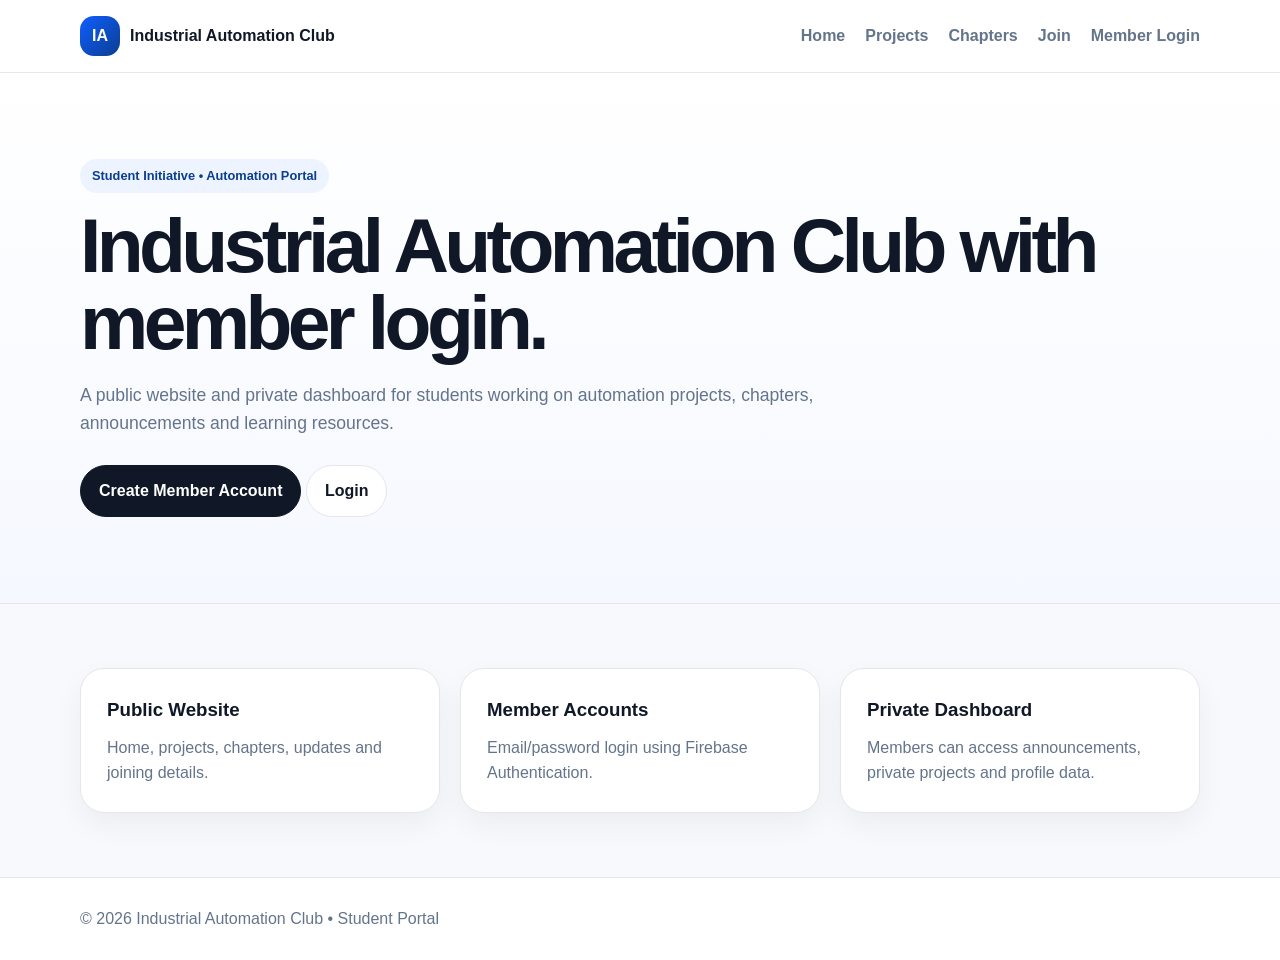
==== commit 86d4ae3c: "Add files via upload" ====
--- a/index.html
+++ b/index.html
@@ -1,111 +1 @@
-<!DOCTYPE html>
-<html lang="en">
-<head>
-<meta charset="UTF-8">
-<meta name="viewport" content="width=device-width, initial-scale=1.0">
-<title>Industrial Automation Club</title>
-<link rel="stylesheet" href="style.css">
-</head>
-<body>
-
-<header class="site-header">
-  <div class="container nav">
-    <a class="brand" href="index.html">
-      <span class="logo">IA</span>
-      <span>Industrial Automation Club</span>
-    </a>
-    <nav class="menu" aria-label="Main navigation">
-      <a class="active" href="index.html">Home</a>
-      <a class="" href="projects.html">Projects</a>
-      <a class="" href="chapters.html">Chapters</a>
-      <a class="" href="join.html">Join</a>
-      <a class="" href="updates.html">Updates</a>
-    </nav>
-    <div class="nav-actions">
-      <a class="btn" href="https://www.instagram.com/automation_club_fun?igsh=MTZkNndkcmRtZnM0Mg==" target="_blank" rel="noopener">Instagram</a>
-      <a class="btn primary" href="join.html">Join Club</a>
-    </div>
-  </div>
-</header>
-
-
-<main>
-<section class="hero">
-  <div class="container hero-grid">
-    <div>
-      <span class="eyebrow">Student Initiative • Industrial Automation</span>
-      <h1>Build, learn and lead automation projects together.</h1>
-      <p class="lead">Industrial Automation Club is a student-led initiative for learners interested in PLC systems, robotics, control systems, industrial communication, HMI, SCADA, digital twins and smart manufacturing.</p>
-      <div class="hero-actions">
-        <a class="btn primary" href="join.html">Become a Member</a>
-        <a class="btn" href="projects.html">View Active Projects</a>
-        <a class="btn blue" href="chapters.html">Find Chapters</a>
-      </div>
-      <p class="mobile-note">Use the navigation links above to move between all pages.</p>
-    </div>
-    <div class="hero-card">
-      <div class="status"><span class="dot"></span> Open for Students</div>
-      <div class="focus-list">
-        <div class="focus-item"><small>01</small><strong>Learn industrial automation through practical sessions.</strong></div>
-        <div class="focus-item"><small>02</small><strong>Build student-led projects with clean documentation.</strong></div>
-        <div class="focus-item"><small>03</small><strong>Connect with local chapters, peers and opportunities.</strong></div>
-      </div>
-    </div>
-  </div>
-</section>
-
-<section>
-  <div class="container">
-    <div class="section-head">
-      <div class="label">About the club</div>
-      <h2>A practical community for future automation engineers.</h2>
-      <p>The club connects students who want to move beyond theory and work on real industrial automation ideas through teamwork, workshops and project-based learning.</p>
-    </div>
-    <div class="cards">
-      <div class="card"><div class="icon">01</div><h3>Hands-on learning</h3><p>Practice PLC logic, sensors, actuators, control panels, protocols and simulation tools through guided activities.</p></div>
-      <div class="card"><div class="icon">02</div><h3>Project culture</h3><p>Collaborate on automation projects, documentation, testing, presentations and demonstrations.</p></div>
-      <div class="card"><div class="icon">03</div><h3>Career direction</h3><p>Build portfolio-ready work and gain confidence for internships, working-student roles and research ideas.</p></div>
-    </div>
-  </div>
-</section>
-
-<section class="soft-section">
-  <div class="container split">
-    <div class="section-head">
-      <div class="label">What we do</div>
-      <h2>Simple structure. Serious learning.</h2>
-      <p>Our focus is clear: understand industrial systems, build small prototypes, share knowledge and grow local student automation communities.</p>
-    </div>
-    <div class="list">
-      <div class="list-item"><div class="check">✓</div><div><strong>PLC and ladder logic sessions</strong><span>Basics of inputs, outputs, rungs, timers, counters, interlocks and safety logic.</span></div></div>
-      <div class="list-item"><div class="check">✓</div><div><strong>Automation project development</strong><span>Small student projects using simulation, documentation, testing and presentation methods.</span></div></div>
-      <div class="list-item"><div class="check">✓</div><div><strong>Industrial communication learning</strong><span>Introduction to PROFINET, PROFIBUS, Modbus, OPC UA and system connectivity.</span></div></div>
-      <div class="list-item"><div class="check">✓</div><div><strong>Workshops and updates</strong><span>Regular club updates, local chapter activities, project progress and student opportunities.</span></div></div>
-    </div>
-  </div>
-</section>
-
-<section>
-  <div class="container">
-    <div class="cta">
-      <div><h2>Ready to join the club?</h2><p>Students from engineering, automation, robotics, electrical, electronics, computer science and related fields are welcome.</p></div>
-      <a class="btn" href="join.html">How to Join</a>
-    </div>
-  </div>
-</section>
-</main>
-
-
-<footer class="footer">
-  <div class="container footer-row">
-    <span>© 2026 Industrial Automation Club. Student initiative for automation and smart industry.</span>
-    <span class="socials">
-      <a href="https://chat.whatsapp.com/KbpsaiEF7djKTECVvrwH0Y" target="_blank" rel="noopener">WhatsApp</a>
-      <a href="https://www.instagram.com/automation_club_fun?igsh=MTZkNndkcmRtZnM0Mg==" target="_blank" rel="noopener">Instagram</a>
-      <a href="mailto:bhushanbhole1998@gmail.com">Email</a>
-    </span>
-  </div>
-</footer>
-
-</body>
-</html>+<!DOCTYPE html><html lang="en"><head><meta charset="UTF-8"><meta name="viewport" content="width=device-width, initial-scale=1.0"><title>Industrial Automation Club</title><link rel="stylesheet" href="style.css"></head><body><header><div class="container nav"><a class="brand" href="index.html"><span class="logo">IA</span><span>Industrial Automation Club</span></a><nav class="menu"><a href="index.html">Home</a><a href="projects.html">Projects</a><a href="chapters.html">Chapters</a><a href="join.html">Join</a><a href="login.html">Member Login</a></nav></div></header><main><section class="hero"><div class="container"><span class="tag">Student Initiative • Automation Portal</span><h1>Industrial Automation Club with member login.</h1><p class="lead">A public website and private dashboard for students working on automation projects, chapters, announcements and learning resources.</p><a class="btn primary" href="register.html">Create Member Account</a> <a class="btn" href="login.html">Login</a></div></section><section><div class="container grid"><div class="card"><h3>Public Website</h3><p>Home, projects, chapters, updates and joining details.</p></div><div class="card"><h3>Member Accounts</h3><p>Email/password login using Firebase Authentication.</p></div><div class="card"><h3>Private Dashboard</h3><p>Members can access announcements, private projects and profile data.</p></div></div></section></main><footer><div class="container">© 2026 Industrial Automation Club • Student Portal</div></footer></body></html>
--- a/style.css
+++ b/style.css
@@ -1,218 +1,40 @@
-
-:root {
-  --bg:#ffffff;
-  --soft:#f6f8fb;
-  --soft-2:#eef4ff;
-  --text:#111827;
-  --muted:#657083;
-  --line:#e7ebf0;
-  --accent:#0f5fff;
-  --accent-dark:#0b3d91;
-  --green:#16a34a;
-  --shadow:0 20px 45px rgba(15,23,42,.08);
-  --shadow-soft:0 10px 25px rgba(15,23,42,.05);
-  --radius:24px;
-}
 *{box-sizing:border-box;margin:0;padding:0}
-html{scroll-behavior:smooth}
-body{
-  font-family:Inter,ui-sans-serif,system-ui,-apple-system,BlinkMacSystemFont,"Segoe UI",sans-serif;
-  color:var(--text);
-  background:var(--bg);
-  line-height:1.6;
-}
-a{color:inherit;text-decoration:none}
+:root{--blue:#0f5fff;--dark:#101827;--muted:#64748b;--line:#e5e7eb;--soft:#f7f9fc;--white:#fff}
+body{font-family:Inter,Arial,sans-serif;background:var(--soft);color:var(--dark);line-height:1.6}
+a{text-decoration:none;color:inherit}
 .container{width:min(1120px,92%);margin:auto}
-.site-header{
-  position:sticky;top:0;z-index:30;
-  background:rgba(255,255,255,.92);
-  backdrop-filter:blur(18px);
-  border-bottom:1px solid var(--line);
-}
-.nav{
-  min-height:76px;
-  display:flex;
-  align-items:center;
-  justify-content:space-between;
-  gap:20px;
-}
-.brand{
-  display:flex;
-  align-items:center;
-  gap:12px;
-  font-weight:850;
-  letter-spacing:-.035em;
-}
-.logo{
-  width:42px;height:42px;border-radius:14px;
-  display:grid;place-items:center;
-  color:white;
-  background:linear-gradient(135deg,#0f5fff,#0b3d91);
-  box-shadow:0 12px 30px rgba(15,95,255,.25);
-  flex:0 0 auto;
-}
-.menu{display:flex;align-items:center;gap:24px;color:var(--muted);font-size:.95rem;font-weight:700}
-.menu a{padding:8px 0;border-bottom:2px solid transparent}
-.menu a:hover,.menu a.active{color:var(--accent-dark);border-bottom-color:var(--accent)}
-.nav-actions{display:flex;align-items:center;gap:10px}
-.btn{
-  display:inline-flex;
-  align-items:center;
-  justify-content:center;
-  gap:8px;
-  min-height:46px;
-  padding:0 18px;
-  border-radius:999px;
-  font-weight:800;
-  border:1px solid var(--line);
-  transition:.25s ease;
-  background:#fff;
-}
-.btn.primary{background:var(--text);color:#fff;border-color:var(--text);box-shadow:0 16px 34px rgba(17,24,39,.14)}
-.btn.blue{background:var(--accent);color:#fff;border-color:var(--accent);box-shadow:0 16px 34px rgba(15,95,255,.18)}
-.btn:hover{transform:translateY(-2px)}
-.mobile-note{display:none;color:var(--muted);font-size:.85rem;margin-top:8px}
-
-.hero{
-  padding:88px 0 54px;
-  background:
-    radial-gradient(circle at 12% 10%, rgba(15,95,255,.08), transparent 28%),
-    linear-gradient(180deg,#fff 0%,#f9fbff 100%);
-  border-bottom:1px solid var(--line);
-}
-.hero-grid{display:grid;grid-template-columns:1.08fr .92fr;gap:52px;align-items:center}
-.eyebrow{
-  display:inline-flex;
-  align-items:center;
-  gap:8px;
-  padding:8px 12px;
-  border:1px solid var(--line);
-  border-radius:999px;
-  color:var(--accent-dark);
-  background:#fff;
-  font-size:.84rem;
-  font-weight:900;
-  margin-bottom:22px;
-}
-h1{max-width:880px;font-size:clamp(2.55rem,6vw,5rem);line-height:.98;letter-spacing:-.075em;margin-bottom:22px}
-.lead{max-width:760px;color:var(--muted);font-size:1.16rem;margin-bottom:30px}
-.hero-actions{display:flex;flex-wrap:wrap;gap:14px}
-.hero-card{
-  background:linear-gradient(180deg,#fff,#f7faff);
-  border:1px solid var(--line);
-  border-radius:32px;
-  padding:26px;
-  box-shadow:var(--shadow);
-}
-.focus-list{display:grid;gap:16px;margin-top:18px}
-.focus-item{
-  background:#fff;
-  border:1px solid #dce5f0;
-  border-radius:20px;
-  padding:18px;
-  box-shadow:var(--shadow-soft);
-}
-.focus-item small{display:block;color:var(--accent);font-weight:900;letter-spacing:.12em;margin-bottom:8px}
-.focus-item strong{font-size:1.05rem;letter-spacing:-.02em}
-.status{
-  display:inline-flex;align-items:center;gap:8px;
-  color:#0b7a3b;background:#eafaf0;padding:8px 12px;border-radius:999px;font-weight:900;font-size:.82rem;
-}
-.dot{width:8px;height:8px;border-radius:50%;background:var(--green)}
-
-section{padding:72px 0}
-.section-head{max-width:760px;margin-bottom:34px}
-.label{color:var(--accent);font-weight:950;text-transform:uppercase;letter-spacing:.12em;font-size:.78rem;margin-bottom:10px}
-h2{font-size:clamp(2rem,4vw,3.1rem);line-height:1.05;letter-spacing:-.055em;margin-bottom:14px}
-.section-head p,.muted{color:var(--muted);font-size:1.04rem}
-.cards{display:grid;grid-template-columns:repeat(3,1fr);gap:18px}
-.card{
-  background:#fff;
-  border:1px solid var(--line);
-  border-radius:var(--radius);
-  padding:26px;
-  box-shadow:var(--shadow-soft);
-  transition:.25s ease;
-}
-.card:hover{transform:translateY(-4px);box-shadow:var(--shadow)}
-.icon{width:46px;height:46px;border-radius:16px;display:grid;place-items:center;background:var(--soft-2);color:var(--accent);font-weight:950;margin-bottom:18px}
-.card h3{font-size:1.18rem;margin-bottom:10px;letter-spacing:-.025em}
-.card p,.card li{color:var(--muted)}
-.soft-section{background:var(--soft);border-top:1px solid var(--line);border-bottom:1px solid var(--line)}
-.split{display:grid;grid-template-columns:.9fr 1.1fr;gap:34px;align-items:start}
-.list{display:grid;gap:14px}
-.list-item{background:#fff;border:1px solid var(--line);border-radius:20px;padding:18px 20px;display:flex;gap:14px}
-.check{flex:0 0 28px;width:28px;height:28px;border-radius:50%;background:var(--soft-2);color:var(--accent);display:grid;place-items:center;font-weight:950}
-.list-item strong{display:block;margin-bottom:3px}
-.list-item span{color:var(--muted)}
-.grid-2{display:grid;grid-template-columns:repeat(2,1fr);gap:22px}
-.grid-4{display:grid;grid-template-columns:repeat(4,1fr);gap:16px}
-.project-card,.chapter,.update-card,.form-box{
-  background:#fff;border:1px solid var(--line);border-radius:28px;padding:28px;box-shadow:var(--shadow-soft)
-}
-.project-card{position:relative;overflow:hidden}
-.project-card:before{content:"";position:absolute;top:0;left:0;right:0;height:5px;background:linear-gradient(90deg,var(--accent),var(--accent-dark))}
-.tag{display:inline-flex;background:var(--soft-2);color:var(--accent-dark);padding:7px 11px;border-radius:999px;font-size:.78rem;font-weight:900;margin-bottom:16px}
-.project-card h3,.update-card h3{font-size:1.45rem;line-height:1.2;letter-spacing:-.035em;margin-bottom:12px}
-.meta{display:grid;grid-template-columns:repeat(2,1fr);gap:12px;margin:20px 0}
-.meta div{background:var(--soft);border:1px solid var(--line);border-radius:16px;padding:14px}
-.meta strong{display:block;font-size:.76rem;color:var(--muted);text-transform:uppercase;letter-spacing:.08em;margin-bottom:4px}
-.meta span{font-weight:850}
-.ul{display:grid;gap:10px;color:var(--muted);padding-left:0}
-.ul li{list-style:none;padding-left:24px;position:relative}
-.ul li:before{content:"✓";position:absolute;left:0;color:var(--accent-dark);font-weight:950}
-
-.chapter.featured{background:linear-gradient(135deg,#fff,#f4f8ff);border-color:#dbe8ff}
-.chapter-top{display:flex;justify-content:space-between;gap:18px;align-items:flex-start;margin-bottom:22px}
-.chapter h2{font-size:2rem}
-.members{display:grid;grid-template-columns:repeat(2,1fr);gap:18px}
-.member{border:1px solid var(--line);border-radius:22px;background:#fff;padding:24px}
-.avatar{width:54px;height:54px;border-radius:18px;background:#101827;color:white;display:grid;place-items:center;font-weight:950;margin-bottom:16px}
-.member h3{font-size:1.3rem;margin-bottom:6px}
-.role{color:var(--accent-dark);font-weight:900;margin-bottom:8px}
-.member span{display:block;color:var(--muted);margin-top:6px}
-
-.steps{counter-reset:step;display:grid;gap:20px}
-.step{position:relative;padding-left:64px}
-.step:before{counter-increment:step;content:counter(step);position:absolute;left:0;top:0;width:42px;height:42px;border-radius:50%;background:var(--accent);color:#fff;display:flex;align-items:center;justify-content:center;font-weight:950}
-.step h3{margin-bottom:7px}
-.step p{color:var(--muted)}
-
-label{display:block;font-size:14px;font-weight:850;margin:14px 0 7px;color:#374151}
-input,select,textarea{width:100%;padding:13px 14px;border:1px solid #d8dee8;border-radius:12px;font-size:15px;background:#fbfdff;font-family:inherit}
-textarea{min-height:130px;resize:vertical}
-button{margin-top:18px;background:var(--accent);color:white;border:0;padding:14px 22px;border-radius:12px;font-weight:900;cursor:pointer;font-family:inherit}
-button:hover{background:#084fb5}
-.note{font-size:13px;color:var(--muted);margin-top:12px}
-.cta{
-  background:#101827;color:white;border-radius:34px;padding:44px;
-  display:flex;align-items:center;justify-content:space-between;gap:24px;box-shadow:0 25px 60px rgba(15,23,42,.18)
-}
-.cta p{color:#cbd5e1;max-width:650px}
-.cta .btn{background:white;color:#101827}
-.footer{
-  border-top:1px solid var(--line);
-  padding:34px 0;
-  color:var(--muted);
-}
-.footer-row{display:flex;justify-content:space-between;gap:20px;flex-wrap:wrap;align-items:center}
-.footer a{color:var(--accent-dark);font-weight:850}
-.socials{display:flex;gap:14px;flex-wrap:wrap}
-@media(max-width:900px){
-  .nav{align-items:flex-start;flex-direction:column;padding:14px 0}
-  .menu{gap:14px;flex-wrap:wrap}
-  .nav-actions{display:none}
-  .mobile-note{display:block}
-  .hero-grid,.split,.grid-2{grid-template-columns:1fr}
-  .cards,.grid-4{grid-template-columns:1fr}
-  .members{grid-template-columns:1fr}
-  .chapter-top,.cta{flex-direction:column;align-items:flex-start}
-  .meta{grid-template-columns:1fr}
-}
-@media(max-width:560px){
-  h1{font-size:2.45rem}
-  .hero{padding:56px 0 38px}
-  section{padding:54px 0}
-  .menu{font-size:.9rem}
-  .brand span:last-child{font-size:.95rem}
-}
+header{background:rgba(255,255,255,.92);backdrop-filter:blur(14px);border-bottom:1px solid var(--line);position:sticky;top:0;z-index:10}
+.nav{min-height:72px;display:flex;align-items:center;justify-content:space-between;gap:20px}
+.brand{font-weight:900;display:flex;align-items:center;gap:10px}
+.logo{width:40px;height:40px;border-radius:14px;background:linear-gradient(135deg,#0f5fff,#0b3d91);color:white;display:grid;place-items:center}
+.menu{display:flex;gap:20px;color:var(--muted);font-weight:700;flex-wrap:wrap}
+.menu a:hover,.active{color:var(--blue)}
+.btn,button{display:inline-flex;align-items:center;justify-content:center;border:0;border-radius:999px;padding:12px 18px;font-weight:800;background:white;border:1px solid var(--line);cursor:pointer}
+.btn.primary,button.primary{background:var(--dark);color:white;border-color:var(--dark)}
+.btn.blue,button.blue{background:var(--blue);color:white;border-color:var(--blue)}
+.hero{padding:86px 0;background:linear-gradient(180deg,#fff,#f5f8ff);border-bottom:1px solid var(--line)}
+h1{font-size:clamp(2.5rem,6vw,4.8rem);line-height:1;letter-spacing:-.06em;margin-bottom:20px}
+.lead{font-size:1.1rem;color:var(--muted);max-width:760px;margin-bottom:28px}
+.grid{display:grid;grid-template-columns:repeat(3,1fr);gap:20px}
+.grid2{display:grid;grid-template-columns:repeat(2,1fr);gap:22px}
+section{padding:64px 0}
+.card,.panel{background:white;border:1px solid var(--line);border-radius:24px;padding:26px;box-shadow:0 12px 30px rgba(15,23,42,.05)}
+.card h3{margin-bottom:10px}
+.card p{color:var(--muted)}
+.tag{display:inline-flex;background:#eef4ff;color:#0b3d91;padding:7px 12px;border-radius:999px;font-size:.8rem;font-weight:900;margin-bottom:14px}
+.form{max-width:480px;margin:50px auto;background:white;border:1px solid var(--line);border-radius:26px;padding:30px;box-shadow:0 18px 40px rgba(15,23,42,.08)}
+label{display:block;margin:14px 0 7px;font-weight:800}
+input,select,textarea{width:100%;padding:13px;border:1px solid #d6dce6;border-radius:12px;font-size:15px}
+textarea{min-height:110px}
+.notice{padding:14px;border-radius:14px;background:#eef4ff;color:#0b3d91;margin-top:16px}
+.error{background:#fee2e2;color:#991b1b}
+.success{background:#dcfce7;color:#166534}
+.dashboard{display:grid;grid-template-columns:260px 1fr;gap:24px;padding:34px 0}
+.sidebar{background:white;border:1px solid var(--line);border-radius:24px;padding:20px;height:max-content;position:sticky;top:94px}
+.sidebar a{display:block;padding:12px;border-radius:14px;color:var(--muted);font-weight:800}
+.sidebar a:hover{background:#eef4ff;color:#0b3d91}
+.table{width:100%;border-collapse:collapse;background:white;border-radius:18px;overflow:hidden}
+.table th,.table td{padding:14px;border-bottom:1px solid var(--line);text-align:left}
+.table th{background:#f8fafc}
+footer{border-top:1px solid var(--line);padding:28px 0;color:var(--muted);background:white}
+@media(max-width:850px){.grid,.grid2,.dashboard{grid-template-columns:1fr}.nav{align-items:flex-start;flex-direction:column;padding:14px 0}.sidebar{position:static}}
